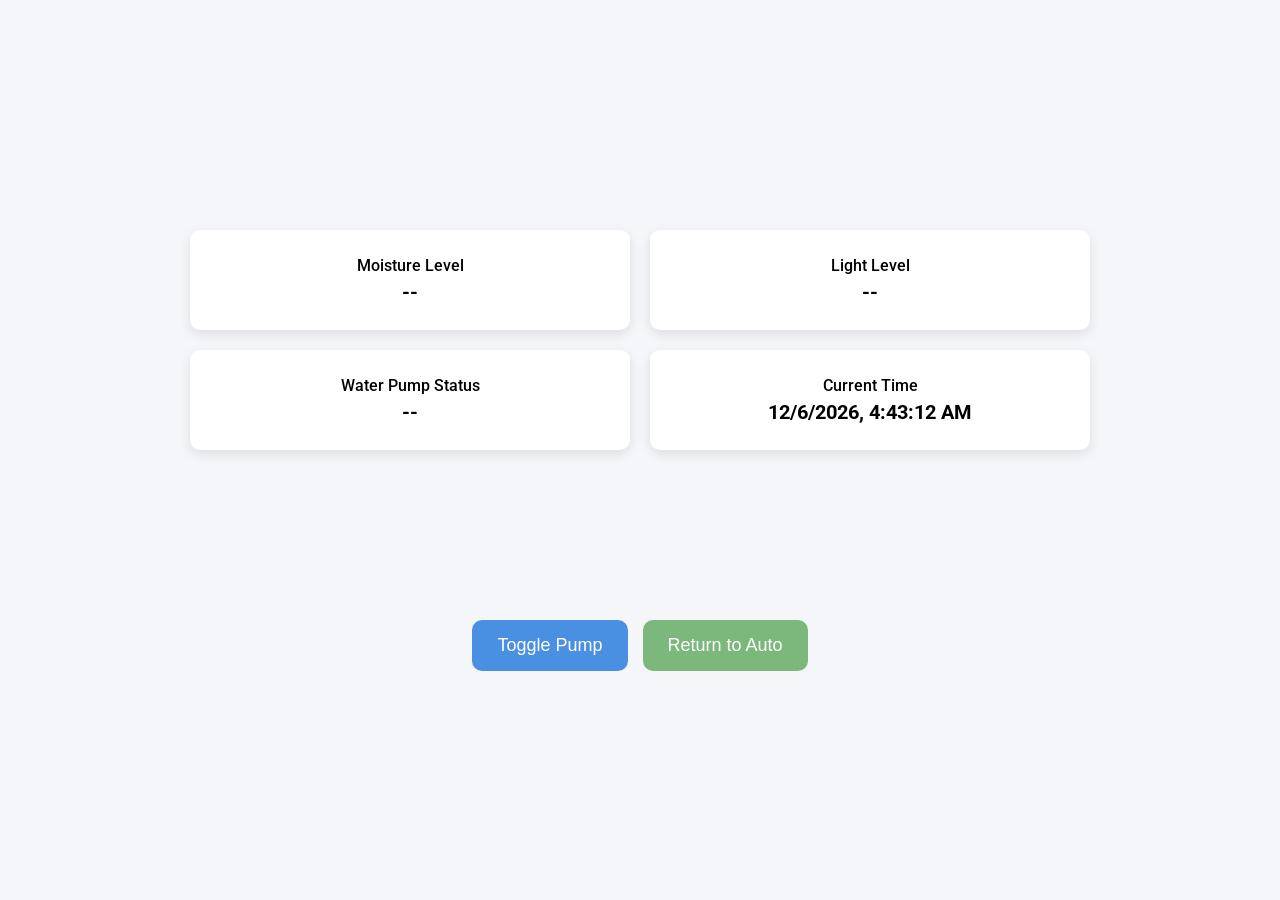
==== data/index.html @ 601698a0 "Cpp implementation using platformio" ====
<!DOCTYPE html>
<html lang="en">
<head>
    <meta charset="UTF-8">
    <title>Irrigation Dashboard</title>
    <link href="https://fonts.googleapis.com/css2?family=Roboto:wght@400;500;700&display=swap" rel="stylesheet">
    <style>
        body {
            display: flex;
            justify-content: center;
            align-items: center;
            min-height: 100vh;
            margin: 0;
            font-family: 'Roboto', sans-serif;
            background-color: #f4f6f9;
        }

        .dashboard-container {
            display: flex;
            flex-direction: column;
            align-items: center;
            justify-content: center;
            width: 90%;
            max-width: 900px;
            gap: 20px;
        }

        .grid-container {
            display: grid;
            grid-template-columns: 1fr 1fr;
            grid-template-rows: repeat(3, 100px);
            gap: 20px;
            width: 100%;
        }

        .grid-item {
            background-color: #fff;
            padding: 15px;
            border-radius: 10px;
            box-shadow: 0 4px 12px rgba(0,0,0,0.1);
            display: flex;
            flex-direction: column;
            justify-content: center;
            align-items: center;
            text-align: center;
        }

        .grid-item h3 {
            margin: 0;
            font-size: 16px;
            font-weight: 500;
        }

        .grid-item p {
            margin: 5px 0 0 0;
            font-size: 20px;
            font-weight: 700;
        }

        .button-row {
            display: flex;
            gap: 15px;
            margin-top: 30px;
        }

        button {
            padding: 15px 25px;
            font-size: 18px;
            border: none;
            border-radius: 10px;
            cursor: pointer;
            transition: background-color 0.3s;
            color: white;
        }

        #pump-btn    { background-color: #4a90e2; }
        #pump-btn:hover { background-color: #357ab7; }

        #auto-btn    { background-color: #7cb87c; }
        #auto-btn:hover { background-color: #5a9e5a; }
    </style>
</head>
<body>
<div class="dashboard-container">
    <div class="grid-container">
        <div class="grid-item">
            <h3>Moisture Level</h3>
            <p id="moisture">--</p>
        </div>
        <div class="grid-item">
            <h3>Light Level</h3>
            <p id="light">--</p>
        </div>
        <div class="grid-item">
            <h3>Water Pump Status</h3>
            <p id="pump-status">--</p>
        </div>
        <div class="grid-item">
            <h3>Current Time</h3>
            <p id="current-time">--</p>
        </div>
    </div>

    <div class="button-row">
        <button id="pump-btn" onclick="togglePump()">Toggle Pump</button>
        <button id="auto-btn" onclick="setAutoMode()">Return to Auto</button>
    </div>
</div>

<script>
    function togglePump() {
        fetch('/toggle-pump', { method: 'POST' })
            .then(r => r.json())
            .then(data => document.getElementById('pump-status').innerText = data.status)
            .catch(console.error);
    }

    function setAutoMode() {
        fetch('/auto-mode', { method: 'POST' })
            .then(r => r.json())
            .then(() => fetchSensors())
            .catch(console.error);
    }

    function fetchSensors() {
        fetch('/sensor-data')
            .then(r => r.json())
            .then(data => {
                document.getElementById('moisture').innerText = data.moisture;
                document.getElementById('light').innerText    = data.light;
                document.getElementById('pump-status').innerText = data.pump;
            })
            .catch(console.error);
    }

    // Update clock every second
    setInterval(() => {
        document.getElementById('current-time').innerText = new Date().toLocaleString();
    }, 1000);

    // Poll sensor data every 5 seconds
    fetchSensors();
    setInterval(fetchSensors, 5000);
</script>
</body>
</html>
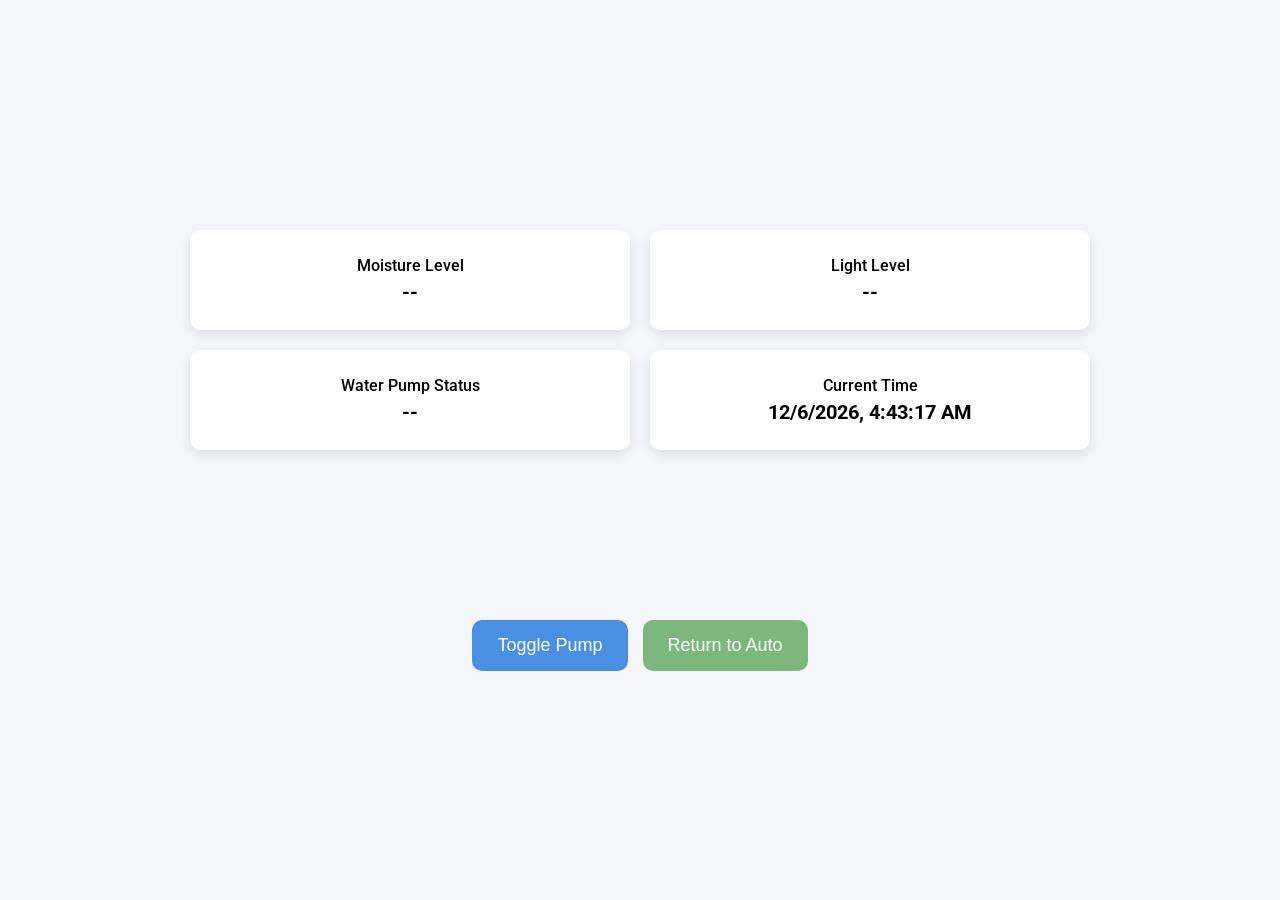
==== commit c3ba4aa3: "Sensors working, manual and auto pump modes are non blocking, config variables for everything" ====
--- a/data/index.html
+++ b/data/index.html
@@ -127,7 +127,7 @@
             .then(r => r.json())
             .then(data => {
                 document.getElementById('moisture').innerText = data.moisture;
-                document.getElementById('light').innerText    = data.light;
+                document.getElementById('light').innerText = data.lightState;
                 document.getElementById('pump-status').innerText = data.pump;
             })
             .catch(console.error);
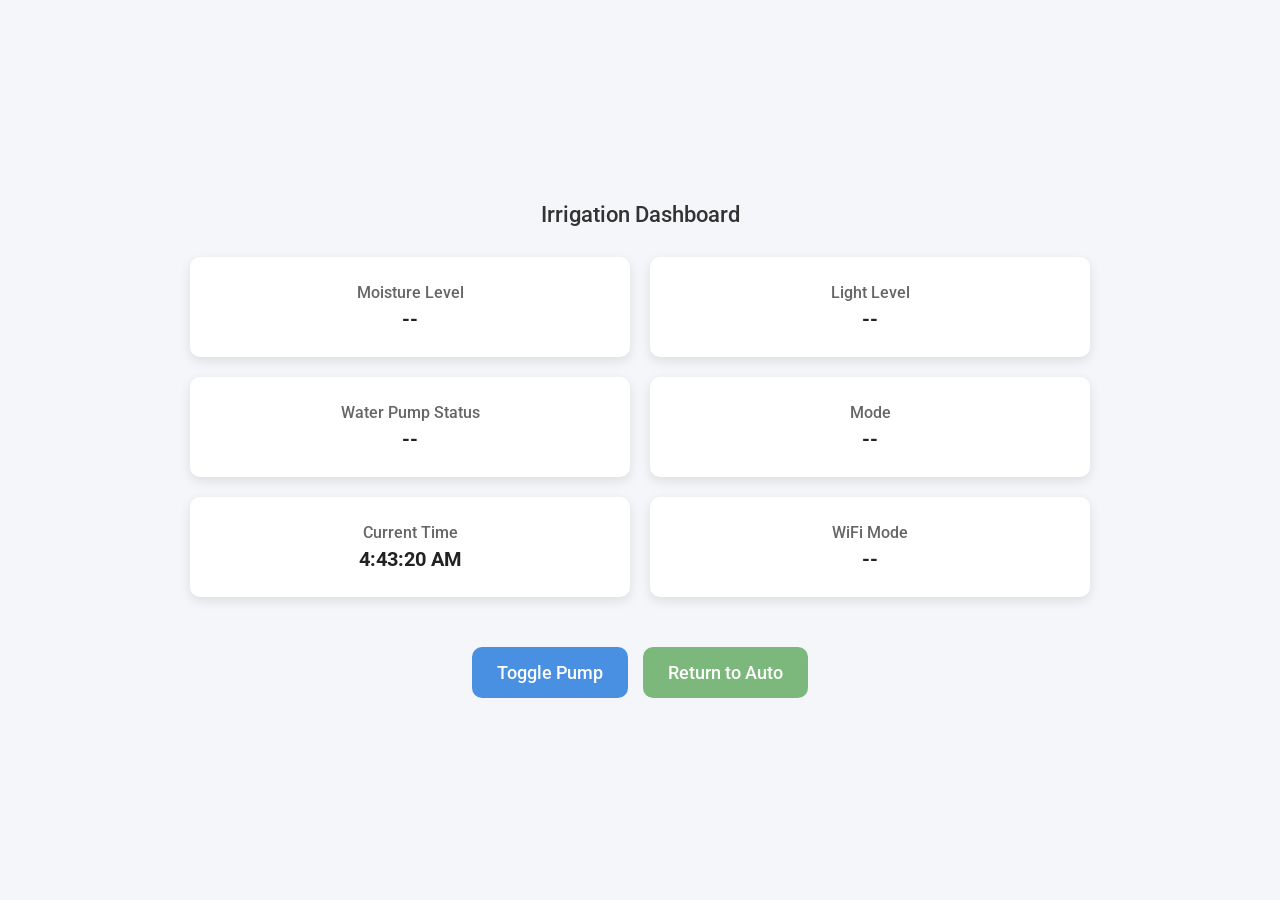
==== commit 10fbbe3f: "final fix 👍, LGTM rebase to master 🔥" ====
--- a/data/index.html
+++ b/data/index.html
@@ -2,6 +2,7 @@
 <html lang="en">
 <head>
     <meta charset="UTF-8">
+    <meta name="viewport" content="width=device-width, initial-scale=1.0">
     <title>Irrigation Dashboard</title>
     <link href="https://fonts.googleapis.com/css2?family=Roboto:wght@400;500;700&display=swap" rel="stylesheet">
     <style>
@@ -23,6 +24,14 @@
             width: 90%;
             max-width: 900px;
             gap: 20px;
+            padding: 20px 0;
+        }
+
+        h1 {
+            font-size: 22px;
+            font-weight: 500;
+            color: #333;
+            margin: 0 0 10px 0;
         }
 
         .grid-container {
@@ -49,18 +58,22 @@
             margin: 0;
             font-size: 16px;
             font-weight: 500;
+            color: #666;
         }
 
         .grid-item p {
             margin: 5px 0 0 0;
             font-size: 20px;
             font-weight: 700;
+            color: #222;
         }
 
         .button-row {
             display: flex;
             gap: 15px;
             margin-top: 30px;
+            flex-wrap: wrap;
+            justify-content: center;
         }
 
         button {
@@ -71,17 +84,34 @@
             cursor: pointer;
             transition: background-color 0.3s;
             color: white;
-        }
-
-        #pump-btn    { background-color: #4a90e2; }
+            font-family: 'Roboto', sans-serif;
+            font-weight: 500;
+        }
+
+        #pump-btn       { background-color: #4a90e2; }
         #pump-btn:hover { background-color: #357ab7; }
 
-        #auto-btn    { background-color: #7cb87c; }
+        #auto-btn       { background-color: #7cb87c; }
         #auto-btn:hover { background-color: #5a9e5a; }
+
+        .status-dot {
+            display: inline-block;
+            width: 10px;
+            height: 10px;
+            border-radius: 50%;
+            margin-right: 6px;
+            vertical-align: middle;
+        }
+        .dot-on   { background-color: #4caf50; }
+        .dot-off  { background-color: #bbb; }
+        .dot-auto { background-color: #4a90e2; }
+        .dot-man  { background-color: #f0a500; }
     </style>
 </head>
 <body>
 <div class="dashboard-container">
+    <h1>Irrigation Dashboard</h1>
+
     <div class="grid-container">
         <div class="grid-item">
             <h3>Moisture Level</h3>
@@ -96,8 +126,16 @@
             <p id="pump-status">--</p>
         </div>
         <div class="grid-item">
+            <h3>Mode</h3>
+            <p id="mode">--</p>
+        </div>
+        <div class="grid-item">
             <h3>Current Time</h3>
             <p id="current-time">--</p>
+        </div>
+        <div class="grid-item">
+            <h3>WiFi Mode</h3>
+            <p id="wifi-mode">--</p>
         </div>
     </div>
 
@@ -111,7 +149,10 @@
     function togglePump() {
         fetch('/toggle-pump', { method: 'POST' })
             .then(r => r.json())
-            .then(data => document.getElementById('pump-status').innerText = data.status)
+            .then(data => {
+                document.getElementById('pump-status').innerText = data.status;
+                document.getElementById('mode').innerText        = data.mode;
+            })
             .catch(console.error);
     }
 
@@ -126,21 +167,43 @@
         fetch('/sensor-data')
             .then(r => r.json())
             .then(data => {
-                document.getElementById('moisture').innerText = data.moisture;
-                document.getElementById('light').innerText = data.lightState;
-                document.getElementById('pump-status').innerText = data.pump;
+                // Moisture
+                document.getElementById('moisture').innerText = data.moisture + '%';
+
+                // Light: prefer the state string if present
+                const lightEl = document.getElementById('light');
+                if (data.lightState && data.lightState !== '--') {
+                    lightEl.innerText = data.lightState;
+                } else {
+                    lightEl.innerText = data.light;
+                }
+
+                // Pump status with colored dot
+                const pumpEl = document.getElementById('pump-status');
+                const pumpOn = data.pump === 'ON';
+                pumpEl.innerHTML = '<span class="status-dot ' +
+                    (pumpOn ? 'dot-on' : 'dot-off') + '"></span>' + data.pump;
+
+                // Mode with colored dot
+                const modeEl = document.getElementById('mode');
+                const isAuto = data.mode === 'AUTO';
+                modeEl.innerHTML = '<span class="status-dot ' +
+                    (isAuto ? 'dot-auto' : 'dot-man') + '"></span>' + data.mode;
+
+                // WiFi mode
+                document.getElementById('wifi-mode').innerText = data.wifi || '--';
             })
             .catch(console.error);
     }
 
     // Update clock every second
     setInterval(() => {
-        document.getElementById('current-time').innerText = new Date().toLocaleString();
+        document.getElementById('current-time').innerText = new Date().toLocaleTimeString();
     }, 1000);
 
-    // Poll sensor data every 5 seconds
+    // Poll sensor data every 2 seconds
     fetchSensors();
-    setInterval(fetchSensors, 5000);
+    setInterval(fetchSensors, 2000);
 </script>
 </body>
-</html>
+</html>
